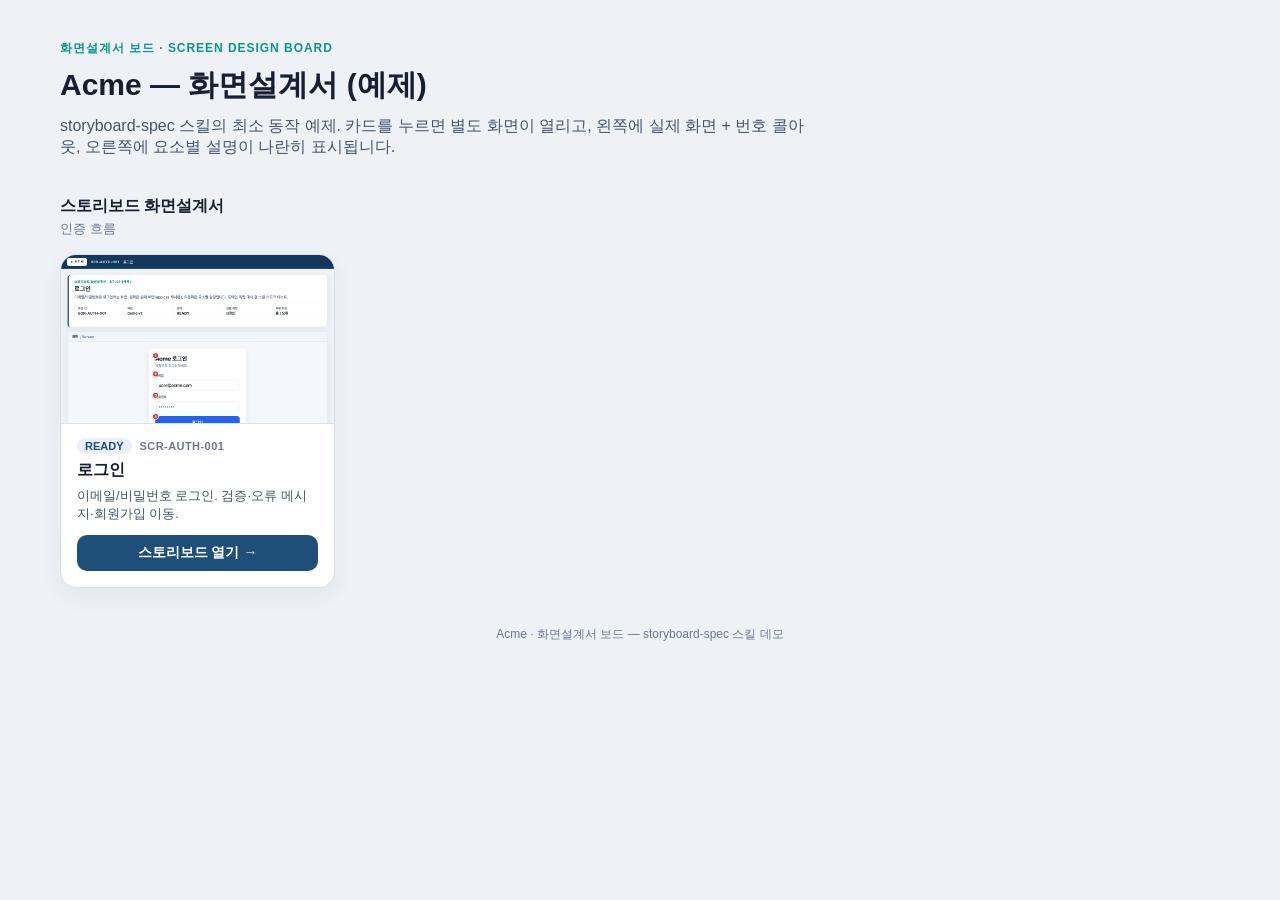
==== examples/demo/index.html @ 6ea473bd "feat: storyboard-spec skill — side-by-side 스토리보드식 화면설계서 generator - templates: storyboard.css (callo" ====
<!doctype html>
<html lang="ko">
<head>
  <meta charset="utf-8" />
  <meta name="viewport" content="width=device-width, initial-scale=1" />
  <title>Acme · 화면설계서 보드 (예제)</title>
  <link rel="stylesheet" href="./storyboard.css" />
  <style>
    .board-header { max-width: 1160px; margin: 0 auto; padding: 40px 28px 8px; }
    .board-header .eyebrow { margin: 0 0 8px; font-size: 12px; font-weight: 800; letter-spacing: .08em; text-transform: uppercase; color: var(--sb-accent); }
    .board-header h1 { margin: 0 0 10px; font-size: 30px; color: var(--sb-ink); }
    .board-header p { margin: 0; color: var(--sb-ink-soft); max-width: 84ch; }
    .group-label { max-width: 1160px; margin: 30px auto 0; padding: 0 28px; }
    .group-label h2 { margin: 0 0 2px; font-size: 16px; color: var(--sb-ink); }
    .group-label span { font-size: 13px; color: var(--sb-muted); }
    .sb-grid { max-width: 1160px; margin: 0 auto; padding: 16px 28px 8px; display: grid; grid-template-columns: repeat(auto-fill, minmax(250px, 1fr)); gap: 20px; }
    .sb-card { display: flex; flex-direction: column; background: var(--sb-panel); border: 1px solid var(--sb-line); border-radius: 16px; overflow: hidden; box-shadow: var(--sb-shadow); transition: transform .12s ease, box-shadow .12s ease; }
    .sb-card:hover { transform: translateY(-3px); box-shadow: 0 18px 36px rgba(20,56,93,.16); }
    .sb-card a.thumb { display: block; height: 168px; overflow: hidden; background: #eef2f7; border-bottom: 1px solid var(--sb-line); }
    .sb-card a.thumb img { width: 100%; display: block; object-fit: cover; object-position: top center; }
    .sb-card .body { padding: 14px 16px 16px; display: flex; flex-direction: column; flex: 1; }
    .sb-card .top { display: flex; align-items: center; gap: 8px; margin-bottom: 6px; }
    .sb-card .st { font-size: 11px; font-weight: 800; padding: 2px 8px; border-radius: 999px; background: #e8f1fb; color: var(--sb-primary); }
    .sb-card .code { font-size: 11px; font-weight: 800; letter-spacing: .04em; color: var(--sb-muted); }
    .sb-card h3 { margin: 0 0 6px; font-size: 16px; color: var(--sb-ink); }
    .sb-card p { margin: 0 0 12px; font-size: 13px; color: var(--sb-ink-soft); flex: 1; }
    .sb-card a.open { text-align: center; text-decoration: none; font-weight: 700; font-size: 14px; padding: 9px 14px; border-radius: 10px; background: var(--sb-primary); color: #fff; }
    .sb-card a.open:hover { background: var(--sb-primary-strong); }
    .board-foot { margin: 30px auto 50px; text-align: center; font-size: 12px; color: var(--sb-muted); }
  </style>
</head>
<body class="sb-body">
  <div class="board-header">
    <p class="eyebrow">화면설계서 보드 · Screen Design Board</p>
    <h1>Acme — 화면설계서 (예제)</h1>
    <p>storyboard-spec 스킬의 최소 동작 예제. 카드를 누르면 별도 화면이 열리고, 왼쪽에 실제 화면 + 번호 콜아웃, 오른쪽에 요소별 설명이 나란히 표시됩니다.</p>
  </div>

  <div class="group-label">
    <h2>스토리보드 화면설계서</h2>
    <span>인증 흐름</span>
  </div>
  <main class="sb-grid">
    <article class="sb-card">
      <a class="thumb" href="./sb-01-login.html"><img src="./thumbs/sb-01-login.png" alt="로그인 미리보기" /></a>
      <div class="body">
        <div class="top"><span class="st">READY</span><span class="code">SCR-AUTH-001</span></div>
        <h3>로그인</h3>
        <p>이메일/비밀번호 로그인. 검증·오류 메시지·회원가입 이동.</p>
        <a class="open" href="./sb-01-login.html">스토리보드 열기 →</a>
      </div>
    </article>
  </main>

  <p class="board-foot">Acme · 화면설계서 보드 — storyboard-spec 스킬 데모</p>
</body>
</html>
---- examples/demo/storyboard.css ----
/* storyboard.css — 스토리보드식 화면설계서 chrome (도메인 무관 · 재사용)
   왼쪽: 대상 앱의 "실제 화면" 재현(대상 앱의 진짜 CSS를 함께 링크) + 번호 콜아웃
   오른쪽: 요소별 설명표
   ───────────────────────────────────────────────────────────────
   사용법:
     <link rel="stylesheet" href="<대상앱의 실제 CSS>" />   <!-- 먼저: 화면 재현용 -->
     <link rel="stylesheet" href="./storyboard.css" />        <!-- 다음: chrome -->
   - 모든 클래스는 sb- 접두사 → 대상 앱 CSS와 충돌하지 않음.
   - 테마는 아래 :root 변수만 바꾸면 됨(대상 앱 색에 맞추기).
   - .sb-cue 의 !important 는 의도된 것: 대상 앱의 `.field span{display:block}`,
     `.meter span{background;border-radius}` 같은 규칙이 콜아웃 <span>을 덮어쓰는
     것을 막아 항상 "흰 테두리 빨강 원 + 중앙 숫자"가 되게 한다. 지우지 말 것. */

:root {
  --sb-ink: #172033;
  --sb-ink-soft: #44546b;
  --sb-muted: #6b7891;
  --sb-line: #d9e2ec;
  --sb-line-soft: #e8eef5;
  --sb-bg: #eef2f7;
  --sb-panel: #ffffff;
  --sb-primary: #1f4e79;
  --sb-primary-strong: #14385d;
  --sb-accent: #0f9488;
  --sb-cue: #c24132;          /* 콜아웃 번호 원 색 */
  --sb-shadow: 0 8px 22px rgba(20, 56, 93, .06);
}

.sb-body { margin: 0; background: var(--sb-bg); color: var(--sb-ink); font-family: -apple-system, BlinkMacSystemFont, "Segoe UI", "Noto Sans KR", Arial, sans-serif; }

/* 상단 내비 */
.sb-nav { position: sticky; top: 0; z-index: 20; display: flex; align-items: center; gap: 14px; padding: 11px 22px; background: var(--sb-primary-strong); color: #fff; }
.sb-nav a.sb-back { text-decoration: none; font-weight: 700; font-size: 13px; color: var(--sb-primary-strong); background: #fff; padding: 6px 12px; border-radius: 7px; }
.sb-nav a.sb-back:hover { background: #e8f1fb; }
.sb-nav .sb-nav-code { font-size: 12px; font-weight: 800; letter-spacing: .06em; color: #8fc7f0; }
.sb-nav .sb-nav-title { font-size: 14px; color: #cfe0f2; }

/* 문서 래퍼 */
.sb-doc { max-width: 1500px; margin: 0 auto; padding: 22px 24px 70px; }

/* 화면 정보(메타) 헤더 */
.sb-head { background: var(--sb-panel); border: 1px solid var(--sb-line); border-left: 5px solid var(--sb-primary); border-radius: 10px; padding: 16px 20px; margin-bottom: 16px; box-shadow: var(--sb-shadow); }
.sb-head .sb-eyebrow { margin: 0 0 4px; font-size: 12px; font-weight: 800; letter-spacing: .07em; text-transform: uppercase; color: var(--sb-accent); }
.sb-head h1 { margin: 0 0 6px; font-size: 23px; }
.sb-head p { margin: 0 0 12px; color: var(--sb-ink-soft); font-size: 14px; max-width: 90ch; }
.sb-meta { display: grid; grid-template-columns: repeat(auto-fit, minmax(150px, 1fr)); gap: 1px; background: var(--sb-line-soft); border: 1px solid var(--sb-line-soft); border-radius: 8px; overflow: hidden; }
.sb-meta div { background: var(--sb-panel); padding: 8px 12px; }
.sb-meta dt { font-size: 11px; font-weight: 800; color: var(--sb-muted); text-transform: uppercase; letter-spacing: .03em; }
.sb-meta dd { margin: 3px 0 0; font-size: 13.5px; font-weight: 700; color: var(--sb-ink); }

/* 좌우 분할 — 좁아지면 1열(화면이 위로) */
.sb-split { display: grid; grid-template-columns: minmax(430px, 0.95fr) minmax(440px, 1.15fr); gap: 18px; align-items: start; }

/* 패널 공통(좌/우 캡션) */
.sb-pane { background: var(--sb-panel); border: 1px solid var(--sb-line); border-radius: 10px; box-shadow: var(--sb-shadow); overflow: hidden; }
.sb-cap { display: flex; align-items: center; gap: 8px; padding: 10px 16px; background: #f0f5fb; border-bottom: 1px solid var(--sb-line); font-size: 12px; font-weight: 800; letter-spacing: .04em; text-transform: uppercase; color: var(--sb-primary-strong); }
.sb-cap .sb-cap-en { font-weight: 700; color: var(--sb-muted); text-transform: none; letter-spacing: 0; }

/* 좌측 화면 재현 영역 — 콜아웃이 모서리 밖으로 나가도 안 잘리게 padding 확보 */
.sb-screen { padding: 22px 20px; background: #f4f7fb; }
.sb-screen-sticky { position: sticky; top: 64px; }

/* 콜아웃 번호 마커(화면 위에 절대배치). .sb-mark 를 단 요소의 모서리에 붙는다. */
.sb-mark { position: relative; }
.sb-cue {
  position: absolute; z-index: 5; top: -10px; left: -10px;
  width: 23px !important; height: 23px !important;
  min-width: 23px; padding: 0 !important; margin: 0 !important;
  display: flex !important; align-items: center; justify-content: center;
  background: var(--sb-cue) !important; color: #fff !important;
  border: 2px solid #fff !important; border-radius: 50% !important;
  font-size: 12px !important; font-weight: 800 !important;
  line-height: 1 !important; text-align: center;
  box-shadow: 0 2px 6px rgba(0, 0, 0, .28);
}
.sb-cue.r { left: auto; right: -10px; }   /* 오른쪽 모서리에 붙일 때 */

/* 우측 설명표 */
.sb-notes-wrap { padding: 6px 0 0; }
table.sb-notes { width: 100%; border-collapse: collapse; font-size: 13px; }
table.sb-notes th, table.sb-notes td { text-align: left; padding: 9px 12px; border-bottom: 1px solid var(--sb-line-soft); vertical-align: top; }
table.sb-notes thead th { background: #f7fafd; color: var(--sb-primary-strong); font-size: 11.5px; text-transform: uppercase; letter-spacing: .03em; border-bottom: 2px solid var(--sb-line); }
table.sb-notes tbody tr:hover { background: #f8fbff; }
table.sb-notes .c-no { width: 34px; text-align: center; }
table.sb-notes .c-area { width: 78px; }
table.sb-notes .c-el { width: 150px; }
.sb-num { display: inline-flex; align-items: center; justify-content: center; width: 22px; height: 22px; background: var(--sb-cue); color: #fff; border-radius: 50%; font-size: 12px; font-weight: 800; }
.sb-el { font-weight: 800; color: var(--sb-ink); display: block; margin-bottom: 2px; }
.sb-id { font-family: "SF Mono", ui-monospace, Menlo, Consolas, monospace; font-size: 11.5px; color: var(--sb-primary); background: #eef3f9; padding: 1px 6px; border-radius: 4px; }
.sb-notes code { font-family: "SF Mono", ui-monospace, Menlo, Consolas, monospace; font-size: 11.5px; background: #eef3f9; padding: 1px 5px; border-radius: 4px; color: var(--sb-primary-strong); }
.sb-notes td p { margin: 0 0 5px; }
.sb-notes td .data { display: block; margin-top: 4px; color: var(--sb-ink-soft); }
.sb-notes .tag { display: inline-block; font-size: 10.5px; font-weight: 800; padding: 1px 7px; border-radius: 999px; margin-right: 4px; }
.sb-notes .tag.ev { background: #e3f4f2; color: #0f9488; }   /* 이벤트/동작 */
.sb-notes .tag.dt { background: #e8f1fb; color: #1f4e79; }   /* 데이터/계약 */
.sb-notes .tag.ex { background: #fde9e7; color: #c24132; }   /* 예외 */
.sb-notes .tag.st { background: #fff4dc; color: #b7791f; }   /* 상태 */

/* 하단 비고/관련 명세 */
.sb-foot-note { margin-top: 16px; background: var(--sb-panel); border: 1px solid var(--sb-line); border-radius: 10px; padding: 14px 18px; font-size: 13px; color: var(--sb-ink-soft); }
.sb-foot-note strong { color: var(--sb-ink); }
.sb-foot-note a { color: var(--sb-primary); font-weight: 700; }
.sb-foot { margin-top: 22px; text-align: center; font-size: 12px; color: #8a96aa; }

@media (max-width: 1040px) {
  .sb-split { grid-template-columns: 1fr; }
  .sb-screen-sticky { position: static; }
}
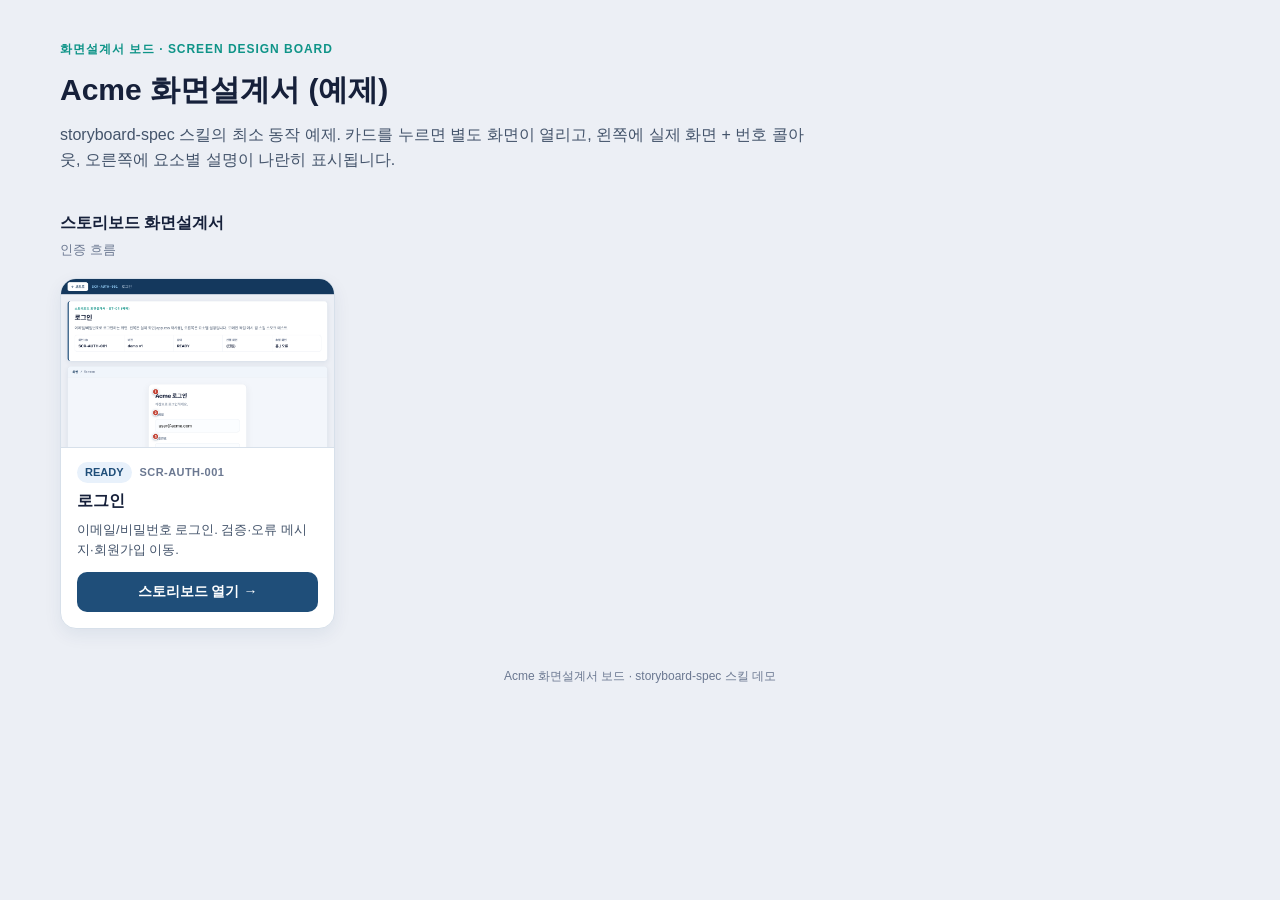
==== commit 294de608: "feat: redesign landing + refine storyboard chrome (taste-skill v2) Landing (index.html), taste-skill" ====
--- a/examples/demo/index.html
+++ b/examples/demo/index.html
@@ -32,7 +32,7 @@
 <body class="sb-body">
   <div class="board-header">
     <p class="eyebrow">화면설계서 보드 · Screen Design Board</p>
-    <h1>Acme — 화면설계서 (예제)</h1>
+    <h1>Acme 화면설계서 (예제)</h1>
     <p>storyboard-spec 스킬의 최소 동작 예제. 카드를 누르면 별도 화면이 열리고, 왼쪽에 실제 화면 + 번호 콜아웃, 오른쪽에 요소별 설명이 나란히 표시됩니다.</p>
   </div>
 
@@ -52,6 +52,6 @@
     </article>
   </main>
 
-  <p class="board-foot">Acme · 화면설계서 보드 — storyboard-spec 스킬 데모</p>
+  <p class="board-foot">Acme 화면설계서 보드 · storyboard-spec 스킬 데모</p>
 </body>
 </html>
--- a/examples/demo/storyboard.css
+++ b/examples/demo/storyboard.css
@@ -12,53 +12,67 @@
      것을 막아 항상 "흰 테두리 빨강 원 + 중앙 숫자"가 되게 한다. 지우지 말 것. */
 
 :root {
-  --sb-ink: #172033;
+  color-scheme: light;             /* 문서 산출물은 라이트 단일 모드 고정 */
+  --sb-ink: #16203a;
   --sb-ink-soft: #44546b;
   --sb-muted: #6b7891;
-  --sb-line: #d9e2ec;
-  --sb-line-soft: #e8eef5;
-  --sb-bg: #eef2f7;
+  --sb-line: #d7e0ea;
+  --sb-line-soft: #e9eef5;
+  --sb-bg: #eceff5;
+  --sb-bg-screen: #f3f6fb;
   --sb-panel: #ffffff;
   --sb-primary: #1f4e79;
   --sb-primary-strong: #14385d;
   --sb-accent: #0f9488;
-  --sb-cue: #c24132;          /* 콜아웃 번호 원 색 */
-  --sb-shadow: 0 8px 22px rgba(20, 56, 93, .06);
+  --sb-cue: #c24132;               /* 콜아웃 번호 원 색 (의미적 마커 전용) */
+  --sb-shadow: 0 6px 18px rgba(20, 56, 93, .07);
+  --sb-shadow-lg: 0 14px 36px rgba(20, 56, 93, .10);
+  --sb-radius: 12px;
+  --sb-radius-sm: 8px;
+  --sb-mono: "SF Mono", ui-monospace, Menlo, Consolas, monospace;
 }
 
-.sb-body { margin: 0; background: var(--sb-bg); color: var(--sb-ink); font-family: -apple-system, BlinkMacSystemFont, "Segoe UI", "Noto Sans KR", Arial, sans-serif; }
+.sb-body {
+  margin: 0;
+  background: var(--sb-bg);
+  color: var(--sb-ink);
+  font-family: -apple-system, BlinkMacSystemFont, "Segoe UI", "Noto Sans KR", Arial, sans-serif;
+  line-height: 1.55;
+  -webkit-font-smoothing: antialiased;
+  text-rendering: optimizeLegibility;
+}
 
 /* 상단 내비 */
-.sb-nav { position: sticky; top: 0; z-index: 20; display: flex; align-items: center; gap: 14px; padding: 11px 22px; background: var(--sb-primary-strong); color: #fff; }
-.sb-nav a.sb-back { text-decoration: none; font-weight: 700; font-size: 13px; color: var(--sb-primary-strong); background: #fff; padding: 6px 12px; border-radius: 7px; }
+.sb-nav { position: sticky; top: 0; z-index: 20; display: flex; align-items: center; gap: 14px; padding: 12px 24px; background: var(--sb-primary-strong); color: #fff; box-shadow: 0 1px 0 rgba(255,255,255,.06); }
+.sb-nav a.sb-back { text-decoration: none; font-weight: 700; font-size: 13px; color: var(--sb-primary-strong); background: #fff; padding: 6px 13px; border-radius: 7px; transition: background .12s ease; }
 .sb-nav a.sb-back:hover { background: #e8f1fb; }
-.sb-nav .sb-nav-code { font-size: 12px; font-weight: 800; letter-spacing: .06em; color: #8fc7f0; }
+.sb-nav .sb-nav-code { font-size: 12px; font-weight: 800; letter-spacing: .06em; color: #8fc7f0; font-family: var(--sb-mono); }
 .sb-nav .sb-nav-title { font-size: 14px; color: #cfe0f2; }
 
 /* 문서 래퍼 */
-.sb-doc { max-width: 1500px; margin: 0 auto; padding: 22px 24px 70px; }
+.sb-doc { max-width: 1500px; margin: 0 auto; padding: 24px 24px 72px; }
 
 /* 화면 정보(메타) 헤더 */
-.sb-head { background: var(--sb-panel); border: 1px solid var(--sb-line); border-left: 5px solid var(--sb-primary); border-radius: 10px; padding: 16px 20px; margin-bottom: 16px; box-shadow: var(--sb-shadow); }
-.sb-head .sb-eyebrow { margin: 0 0 4px; font-size: 12px; font-weight: 800; letter-spacing: .07em; text-transform: uppercase; color: var(--sb-accent); }
-.sb-head h1 { margin: 0 0 6px; font-size: 23px; }
-.sb-head p { margin: 0 0 12px; color: var(--sb-ink-soft); font-size: 14px; max-width: 90ch; }
-.sb-meta { display: grid; grid-template-columns: repeat(auto-fit, minmax(150px, 1fr)); gap: 1px; background: var(--sb-line-soft); border: 1px solid var(--sb-line-soft); border-radius: 8px; overflow: hidden; }
-.sb-meta div { background: var(--sb-panel); padding: 8px 12px; }
-.sb-meta dt { font-size: 11px; font-weight: 800; color: var(--sb-muted); text-transform: uppercase; letter-spacing: .03em; }
+.sb-head { background: var(--sb-panel); border: 1px solid var(--sb-line); border-left: 4px solid var(--sb-primary); border-radius: var(--sb-radius); padding: 18px 22px; margin-bottom: 18px; box-shadow: var(--sb-shadow); }
+.sb-head .sb-eyebrow { margin: 0 0 5px; font-size: 11.5px; font-weight: 800; letter-spacing: .08em; text-transform: uppercase; color: var(--sb-accent); }
+.sb-head h1 { margin: 0 0 7px; font-size: 25px; letter-spacing: -.01em; }
+.sb-head p { margin: 0 0 14px; color: var(--sb-ink-soft); font-size: 14px; max-width: 90ch; }
+.sb-meta { display: grid; grid-template-columns: repeat(auto-fit, minmax(150px, 1fr)); gap: 1px; background: var(--sb-line-soft); border: 1px solid var(--sb-line-soft); border-radius: var(--sb-radius-sm); overflow: hidden; }
+.sb-meta div { background: var(--sb-panel); padding: 9px 13px; }
+.sb-meta dt { font-size: 10.5px; font-weight: 800; color: var(--sb-muted); text-transform: uppercase; letter-spacing: .04em; }
 .sb-meta dd { margin: 3px 0 0; font-size: 13.5px; font-weight: 700; color: var(--sb-ink); }
 
 /* 좌우 분할 — 좁아지면 1열(화면이 위로) */
 .sb-split { display: grid; grid-template-columns: minmax(430px, 0.95fr) minmax(440px, 1.15fr); gap: 18px; align-items: start; }
 
 /* 패널 공통(좌/우 캡션) */
-.sb-pane { background: var(--sb-panel); border: 1px solid var(--sb-line); border-radius: 10px; box-shadow: var(--sb-shadow); overflow: hidden; }
-.sb-cap { display: flex; align-items: center; gap: 8px; padding: 10px 16px; background: #f0f5fb; border-bottom: 1px solid var(--sb-line); font-size: 12px; font-weight: 800; letter-spacing: .04em; text-transform: uppercase; color: var(--sb-primary-strong); }
-.sb-cap .sb-cap-en { font-weight: 700; color: var(--sb-muted); text-transform: none; letter-spacing: 0; }
+.sb-pane { background: var(--sb-panel); border: 1px solid var(--sb-line); border-radius: var(--sb-radius); box-shadow: var(--sb-shadow); overflow: hidden; }
+.sb-cap { display: flex; align-items: center; gap: 8px; padding: 11px 17px; background: #f0f5fb; border-bottom: 1px solid var(--sb-line); font-size: 11.5px; font-weight: 800; letter-spacing: .05em; text-transform: uppercase; color: var(--sb-primary-strong); }
+.sb-cap .sb-cap-en { font-weight: 700; color: var(--sb-muted); text-transform: none; letter-spacing: 0; font-family: var(--sb-mono); font-size: 11px; }
 
 /* 좌측 화면 재현 영역 — 콜아웃이 모서리 밖으로 나가도 안 잘리게 padding 확보 */
-.sb-screen { padding: 22px 20px; background: #f4f7fb; }
-.sb-screen-sticky { position: sticky; top: 64px; }
+.sb-screen { padding: 24px 22px; background: var(--sb-bg-screen); }
+.sb-screen-sticky { position: sticky; top: 66px; }
 
 /* 콜아웃 번호 마커(화면 위에 절대배치). .sb-mark 를 단 요소의 모서리에 붙는다. */
 .sb-mark { position: relative; }
@@ -71,36 +85,38 @@
   border: 2px solid #fff !important; border-radius: 50% !important;
   font-size: 12px !important; font-weight: 800 !important;
   line-height: 1 !important; text-align: center;
-  box-shadow: 0 2px 6px rgba(0, 0, 0, .28);
+  box-shadow: 0 2px 7px rgba(20, 56, 93, .38);
 }
 .sb-cue.r { left: auto; right: -10px; }   /* 오른쪽 모서리에 붙일 때 */
 
 /* 우측 설명표 */
 .sb-notes-wrap { padding: 6px 0 0; }
-table.sb-notes { width: 100%; border-collapse: collapse; font-size: 13px; }
-table.sb-notes th, table.sb-notes td { text-align: left; padding: 9px 12px; border-bottom: 1px solid var(--sb-line-soft); vertical-align: top; }
-table.sb-notes thead th { background: #f7fafd; color: var(--sb-primary-strong); font-size: 11.5px; text-transform: uppercase; letter-spacing: .03em; border-bottom: 2px solid var(--sb-line); }
-table.sb-notes tbody tr:hover { background: #f8fbff; }
-table.sb-notes .c-no { width: 34px; text-align: center; }
+table.sb-notes { width: 100%; border-collapse: collapse; font-size: 13.5px; }
+table.sb-notes th, table.sb-notes td { text-align: left; padding: 11px 14px; border-bottom: 1px solid var(--sb-line-soft); vertical-align: top; }
+table.sb-notes thead th { background: #f5f9fd; color: var(--sb-primary-strong); font-size: 11px; font-weight: 800; text-transform: uppercase; letter-spacing: .05em; border-bottom: 2px solid var(--sb-line); }
+table.sb-notes tbody tr { transition: background .1s ease; }
+table.sb-notes tbody tr:hover { background: #f6faff; }
+table.sb-notes tbody tr:last-child td { border-bottom: 0; }
+table.sb-notes .c-no { width: 36px; text-align: center; }
 table.sb-notes .c-area { width: 78px; }
 table.sb-notes .c-el { width: 150px; }
-.sb-num { display: inline-flex; align-items: center; justify-content: center; width: 22px; height: 22px; background: var(--sb-cue); color: #fff; border-radius: 50%; font-size: 12px; font-weight: 800; }
-.sb-el { font-weight: 800; color: var(--sb-ink); display: block; margin-bottom: 2px; }
-.sb-id { font-family: "SF Mono", ui-monospace, Menlo, Consolas, monospace; font-size: 11.5px; color: var(--sb-primary); background: #eef3f9; padding: 1px 6px; border-radius: 4px; }
-.sb-notes code { font-family: "SF Mono", ui-monospace, Menlo, Consolas, monospace; font-size: 11.5px; background: #eef3f9; padding: 1px 5px; border-radius: 4px; color: var(--sb-primary-strong); }
+.sb-num { display: inline-flex; align-items: center; justify-content: center; width: 22px; height: 22px; background: var(--sb-cue); color: #fff; border-radius: 50%; font-size: 12px; font-weight: 800; box-shadow: 0 1px 4px rgba(194, 65, 50, .3); }
+.sb-el { font-weight: 800; color: var(--sb-ink); display: block; margin-bottom: 3px; }
+.sb-id { font-family: var(--sb-mono); font-size: 11.5px; color: var(--sb-primary); background: #eef3f9; padding: 1px 6px; border-radius: 5px; }
+.sb-notes code { font-family: var(--sb-mono); font-size: 11.5px; background: #eef3f9; padding: 1px 5px; border-radius: 5px; color: var(--sb-primary-strong); }
 .sb-notes td p { margin: 0 0 5px; }
-.sb-notes td .data { display: block; margin-top: 4px; color: var(--sb-ink-soft); }
-.sb-notes .tag { display: inline-block; font-size: 10.5px; font-weight: 800; padding: 1px 7px; border-radius: 999px; margin-right: 4px; }
-.sb-notes .tag.ev { background: #e3f4f2; color: #0f9488; }   /* 이벤트/동작 */
+.sb-notes td .data { display: block; margin-top: 5px; color: var(--sb-ink-soft); }
+.sb-notes .tag { display: inline-block; font-size: 10.5px; font-weight: 800; padding: 2px 8px; border-radius: 999px; margin-right: 5px; letter-spacing: .01em; }
+.sb-notes .tag.ev { background: #e3f4f2; color: #0c7d72; }   /* 이벤트/동작 */
 .sb-notes .tag.dt { background: #e8f1fb; color: #1f4e79; }   /* 데이터/계약 */
-.sb-notes .tag.ex { background: #fde9e7; color: #c24132; }   /* 예외 */
-.sb-notes .tag.st { background: #fff4dc; color: #b7791f; }   /* 상태 */
+.sb-notes .tag.ex { background: #fde9e7; color: #b13a2c; }   /* 예외 */
+.sb-notes .tag.st { background: #fff4dc; color: #a96c12; }   /* 상태 */
 
 /* 하단 비고/관련 명세 */
-.sb-foot-note { margin-top: 16px; background: var(--sb-panel); border: 1px solid var(--sb-line); border-radius: 10px; padding: 14px 18px; font-size: 13px; color: var(--sb-ink-soft); }
+.sb-foot-note { margin-top: 16px; background: var(--sb-panel); border: 1px solid var(--sb-line); border-radius: var(--sb-radius-sm); padding: 15px 18px; font-size: 13px; color: var(--sb-ink-soft); }
 .sb-foot-note strong { color: var(--sb-ink); }
 .sb-foot-note a { color: var(--sb-primary); font-weight: 700; }
-.sb-foot { margin-top: 22px; text-align: center; font-size: 12px; color: #8a96aa; }
+.sb-foot { margin-top: 24px; text-align: center; font-size: 12px; color: #8a96aa; }
 
 @media (max-width: 1040px) {
   .sb-split { grid-template-columns: 1fr; }
